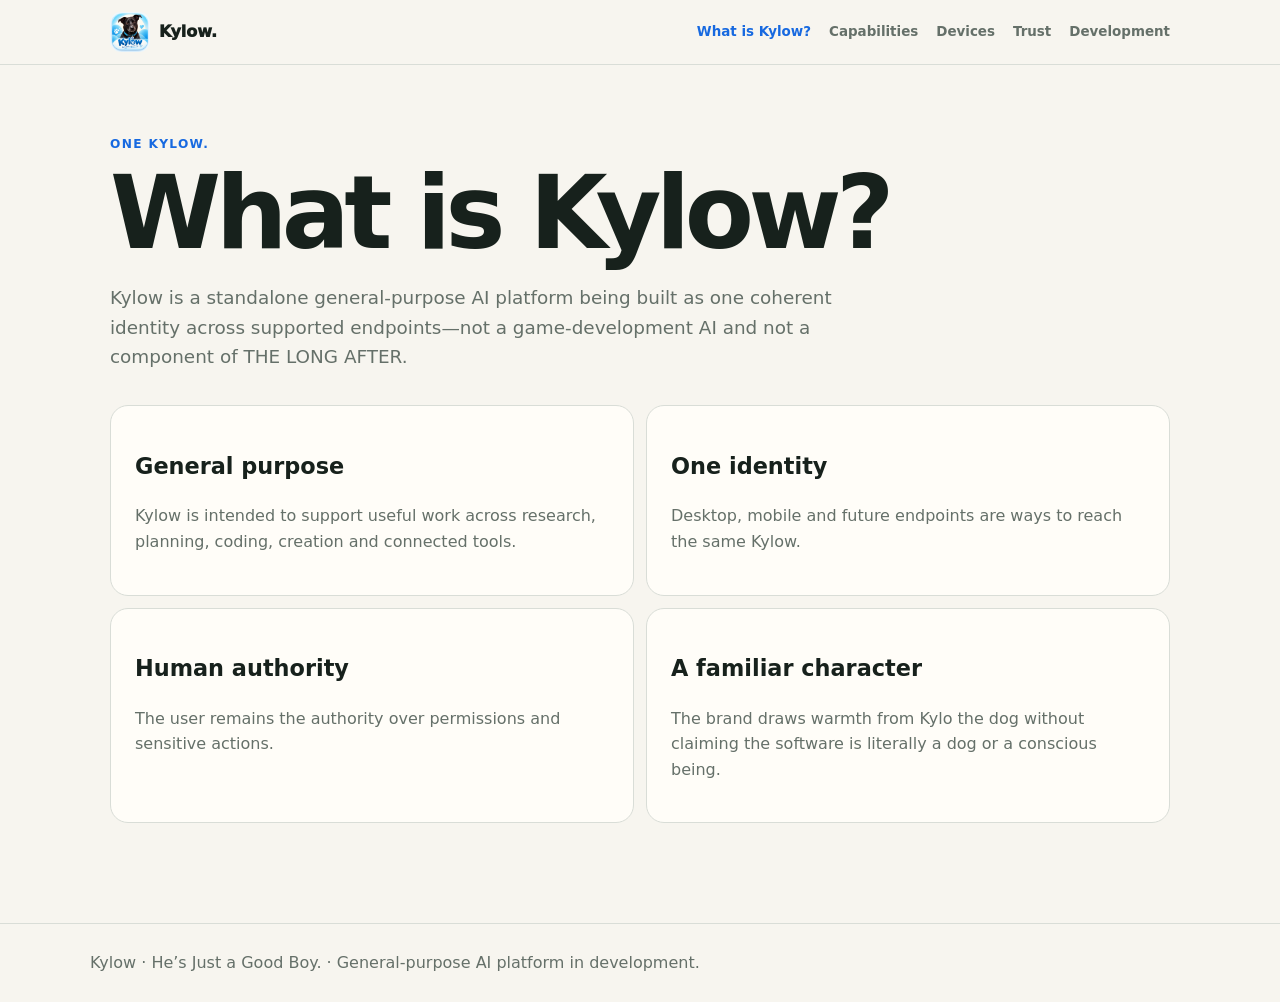
==== about.html @ f8255921 "Add Kylow about public page" ====
<!doctype html><html lang="en"><head><meta charset="utf-8"><meta name="viewport" content="width=device-width,initial-scale=1"><meta name="theme-color" content="#f7f5ef"><meta name="description" content="Kylow is a standalone general-purpose AI platform being built as one coherent identity across supported endpoints—not a game-development AI and not a component of THE LONG AFTER."><title>What is Kylow? — Kylow</title><link rel="icon" href="./android/app/src/main/res/drawable-nodpi/kylow_launcher_512.png"><style>:root{--bg:#f7f5ef;--paper:#fffdf8;--ink:#17211c;--muted:#657069;--line:#d9ddd7;--blue:#1769e0;--soft:#eaf2ff;--max:1100px}*{box-sizing:border-box}body{margin:0;background:var(--bg);color:var(--ink);font-family:Inter,system-ui,sans-serif;line-height:1.6}a{color:inherit}header{border-bottom:1px solid var(--line);background:#f7f5ef;position:sticky;top:0}.nav{max-width:var(--max);margin:auto;padding:12px 20px;display:flex;align-items:center;gap:22px}.brand{display:flex;align-items:center;gap:9px;text-decoration:none;font-weight:950}.brand img{width:40px;height:40px;border-radius:11px}.links{margin-left:auto;display:flex;gap:18px;flex-wrap:wrap}.links a{text-decoration:none;color:var(--muted);font-weight:750;font-size:.84rem}.links a[aria-current=page]{color:var(--blue)}main{max-width:var(--max);margin:auto;padding:70px 20px 100px}.k{color:var(--blue);font-weight:850;font-size:.76rem;letter-spacing:.11em;text-transform:uppercase}h1{font-size:clamp(3rem,8vw,6.3rem);line-height:.9;letter-spacing:-.055em;margin:14px 0 24px}.lead{max-width:760px;color:var(--muted);font-size:1.15rem}.grid{display:grid;grid-template-columns:repeat(2,1fr);gap:12px;margin-top:34px}.card{background:var(--paper);border:1px solid var(--line);border-radius:18px;padding:24px}.card h2{font-size:1.4rem}.card p{color:var(--muted)}footer{border-top:1px solid var(--line);padding:26px 20px;color:var(--muted)}footer div{max-width:var(--max);margin:auto}@media(max-width:720px){.nav{align-items:flex-start;flex-direction:column}.links{margin-left:0}.grid{grid-template-columns:1fr}main{padding-top:48px}}</style></head><body><header><nav class="nav" aria-label="Primary"><a class="brand" href="./index.html"><img src="./android/app/src/main/res/drawable-nodpi/kylow_launcher_512.png" alt="">Kylow.</a><div class="links"><a href="./about.html" aria-current="page">What is Kylow?</a><a href="./capabilities.html">Capabilities</a><a href="./devices.html">Devices</a><a href="./trust.html">Trust</a><a href="./development.html">Development</a></div></nav></header><main><div class="k">One Kylow.</div><h1>What is Kylow?</h1><p class="lead">Kylow is a standalone general-purpose AI platform being built as one coherent identity across supported endpoints—not a game-development AI and not a component of THE LONG AFTER.</p><div class="grid"><article class="card"><h2>General purpose</h2><p>Kylow is intended to support useful work across research, planning, coding, creation and connected tools.</p></article><article class="card"><h2>One identity</h2><p>Desktop, mobile and future endpoints are ways to reach the same Kylow.</p></article><article class="card"><h2>Human authority</h2><p>The user remains the authority over permissions and sensitive actions.</p></article><article class="card"><h2>A familiar character</h2><p>The brand draws warmth from Kylo the dog without claiming the software is literally a dog or a conscious being.</p></article></div></main><footer><div>Kylow · He’s Just a Good Boy. · General-purpose AI platform in development.</div></footer></body></html>
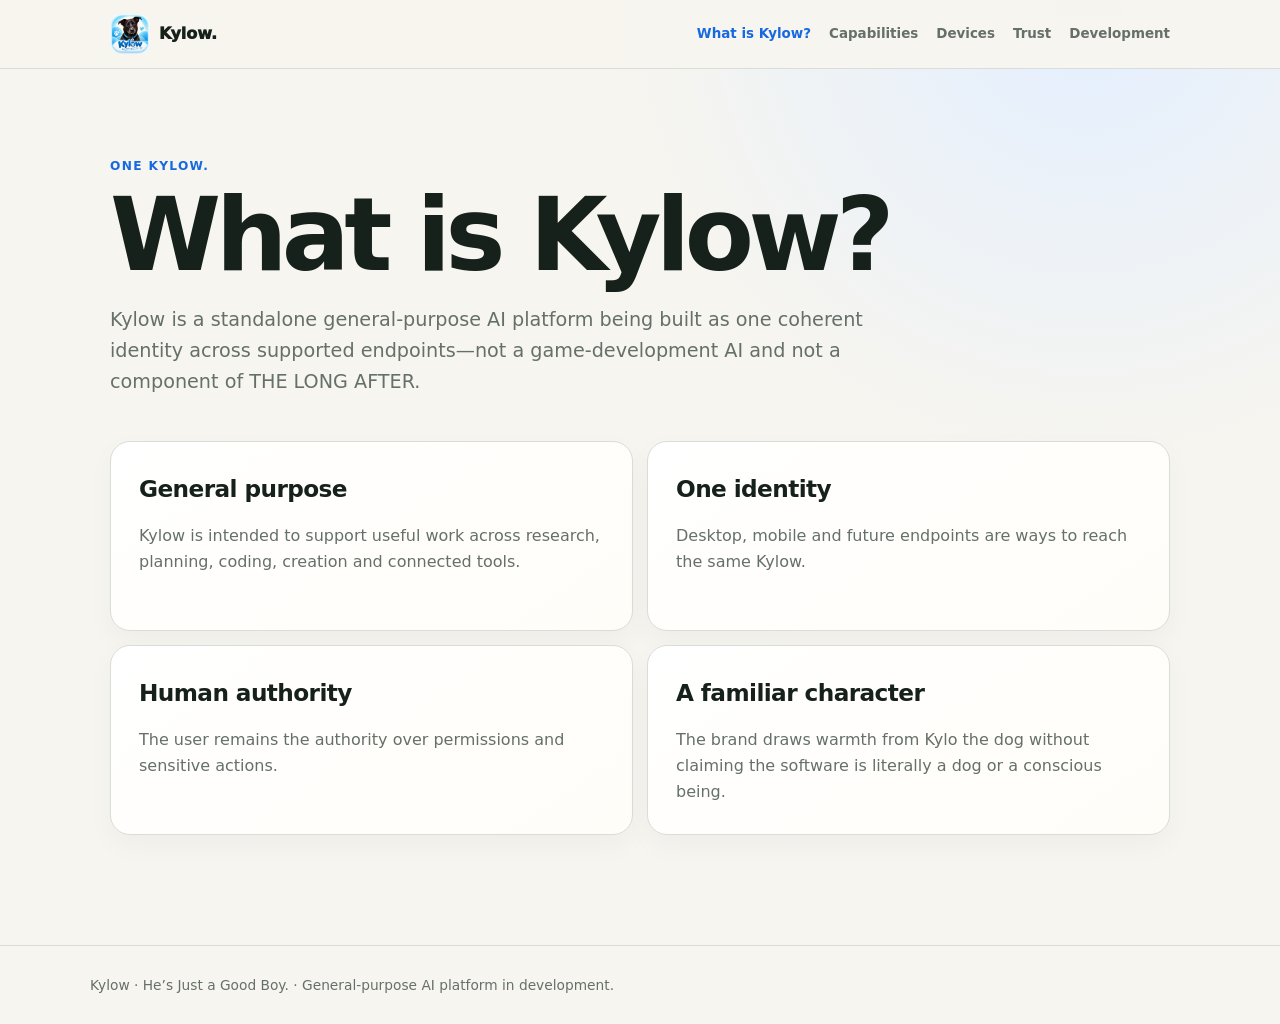
==== commit 91817c39: "Apply shared Kylow design system to about.html" ====
--- a/about.html
+++ b/about.html
@@ -1 +1 @@
-<!doctype html><html lang="en"><head><meta charset="utf-8"><meta name="viewport" content="width=device-width,initial-scale=1"><meta name="theme-color" content="#f7f5ef"><meta name="description" content="Kylow is a standalone general-purpose AI platform being built as one coherent identity across supported endpoints—not a game-development AI and not a component of THE LONG AFTER."><title>What is Kylow? — Kylow</title><link rel="icon" href="./android/app/src/main/res/drawable-nodpi/kylow_launcher_512.png"><style>:root{--bg:#f7f5ef;--paper:#fffdf8;--ink:#17211c;--muted:#657069;--line:#d9ddd7;--blue:#1769e0;--soft:#eaf2ff;--max:1100px}*{box-sizing:border-box}body{margin:0;background:var(--bg);color:var(--ink);font-family:Inter,system-ui,sans-serif;line-height:1.6}a{color:inherit}header{border-bottom:1px solid var(--line);background:#f7f5ef;position:sticky;top:0}.nav{max-width:var(--max);margin:auto;padding:12px 20px;display:flex;align-items:center;gap:22px}.brand{display:flex;align-items:center;gap:9px;text-decoration:none;font-weight:950}.brand img{width:40px;height:40px;border-radius:11px}.links{margin-left:auto;display:flex;gap:18px;flex-wrap:wrap}.links a{text-decoration:none;color:var(--muted);font-weight:750;font-size:.84rem}.links a[aria-current=page]{color:var(--blue)}main{max-width:var(--max);margin:auto;padding:70px 20px 100px}.k{color:var(--blue);font-weight:850;font-size:.76rem;letter-spacing:.11em;text-transform:uppercase}h1{font-size:clamp(3rem,8vw,6.3rem);line-height:.9;letter-spacing:-.055em;margin:14px 0 24px}.lead{max-width:760px;color:var(--muted);font-size:1.15rem}.grid{display:grid;grid-template-columns:repeat(2,1fr);gap:12px;margin-top:34px}.card{background:var(--paper);border:1px solid var(--line);border-radius:18px;padding:24px}.card h2{font-size:1.4rem}.card p{color:var(--muted)}footer{border-top:1px solid var(--line);padding:26px 20px;color:var(--muted)}footer div{max-width:var(--max);margin:auto}@media(max-width:720px){.nav{align-items:flex-start;flex-direction:column}.links{margin-left:0}.grid{grid-template-columns:1fr}main{padding-top:48px}}</style></head><body><header><nav class="nav" aria-label="Primary"><a class="brand" href="./index.html"><img src="./android/app/src/main/res/drawable-nodpi/kylow_launcher_512.png" alt="">Kylow.</a><div class="links"><a href="./about.html" aria-current="page">What is Kylow?</a><a href="./capabilities.html">Capabilities</a><a href="./devices.html">Devices</a><a href="./trust.html">Trust</a><a href="./development.html">Development</a></div></nav></header><main><div class="k">One Kylow.</div><h1>What is Kylow?</h1><p class="lead">Kylow is a standalone general-purpose AI platform being built as one coherent identity across supported endpoints—not a game-development AI and not a component of THE LONG AFTER.</p><div class="grid"><article class="card"><h2>General purpose</h2><p>Kylow is intended to support useful work across research, planning, coding, creation and connected tools.</p></article><article class="card"><h2>One identity</h2><p>Desktop, mobile and future endpoints are ways to reach the same Kylow.</p></article><article class="card"><h2>Human authority</h2><p>The user remains the authority over permissions and sensitive actions.</p></article><article class="card"><h2>A familiar character</h2><p>The brand draws warmth from Kylo the dog without claiming the software is literally a dog or a conscious being.</p></article></div></main><footer><div>Kylow · He’s Just a Good Boy. · General-purpose AI platform in development.</div></footer></body></html>+<!doctype html><html lang="en"><head><meta charset="utf-8"><meta name="viewport" content="width=device-width,initial-scale=1"><meta name="theme-color" content="#f7f5ef"><meta name="description" content="Kylow is a standalone general-purpose AI platform being built as one coherent identity across supported endpoints—not a game-development AI and not a component of THE LONG AFTER."><title>What is Kylow? — Kylow</title><link rel="icon" href="./android/app/src/main/res/drawable-nodpi/kylow_launcher_512.png"><link rel="stylesheet" href="./assets/site.css"></head><body><a class="skip" href="#main">Skip to content</a><header><nav class="nav" aria-label="Primary"><a class="brand" href="./index.html"><img src="./android/app/src/main/res/drawable-nodpi/kylow_launcher_512.png" alt="">Kylow.</a><div class="links"><a href="./about.html" aria-current="page">What is Kylow?</a><a href="./capabilities.html">Capabilities</a><a href="./devices.html">Devices</a><a href="./trust.html">Trust</a><a href="./development.html">Development</a></div></nav></header><main id="main"><div class="k">One Kylow.</div><h1>What is Kylow?</h1><p class="lead">Kylow is a standalone general-purpose AI platform being built as one coherent identity across supported endpoints—not a game-development AI and not a component of THE LONG AFTER.</p><div class="grid"><article class="card"><h2>General purpose</h2><p>Kylow is intended to support useful work across research, planning, coding, creation and connected tools.</p></article><article class="card"><h2>One identity</h2><p>Desktop, mobile and future endpoints are ways to reach the same Kylow.</p></article><article class="card"><h2>Human authority</h2><p>The user remains the authority over permissions and sensitive actions.</p></article><article class="card"><h2>A familiar character</h2><p>The brand draws warmth from Kylo the dog without claiming the software is literally a dog or a conscious being.</p></article></div></main><footer><div>Kylow · He’s Just a Good Boy. · General-purpose AI platform in development.</div></footer></body></html>
--- a/assets/site.css
+++ b/assets/site.css
@@ -0,0 +1 @@
+:root{--bg:#f7f5ef;--paper:#fffdf8;--ink:#17211c;--muted:#657069;--line:#d9ddd7;--blue:#1769e0;--soft:#eaf2ff;--max:1100px}*{box-sizing:border-box}html{scroll-behavior:smooth}body{margin:0;background:radial-gradient(circle at 85% 0,#e3efff 0,transparent 30rem),var(--bg);color:var(--ink);font-family:Inter,system-ui,-apple-system,"Segoe UI",sans-serif;line-height:1.6}a{color:inherit}a:focus-visible{outline:3px solid var(--blue);outline-offset:4px}.skip{position:absolute;left:-9999px}.skip:focus{left:12px;top:12px;z-index:99;background:#fff;padding:10px}header{border-bottom:1px solid var(--line);background:rgba(247,245,239,.94);backdrop-filter:blur(14px);position:sticky;top:0;z-index:20}.nav{max-width:var(--max);margin:auto;padding:12px 20px;display:flex;align-items:center;gap:22px;min-height:68px}.brand{display:flex;align-items:center;gap:9px;text-decoration:none;font-weight:950}.brand img{width:40px;height:40px;border-radius:11px}.links{margin-left:auto;display:flex;gap:18px;flex-wrap:wrap}.links a{text-decoration:none;color:var(--muted);font-weight:750;font-size:.84rem;padding:8px 0}.links a:hover,.links a[aria-current=page]{color:var(--blue)}main{max-width:var(--max);margin:auto;padding:88px 20px 110px}.k{color:var(--blue);font-weight:850;font-size:.76rem;letter-spacing:.11em;text-transform:uppercase}h1{font-size:clamp(3rem,8vw,6.3rem);line-height:.9;letter-spacing:-.055em;margin:14px 0 24px;max-width:900px}.lead{max-width:760px;color:var(--muted);font-size:clamp(1.05rem,2vw,1.2rem)}.grid{display:grid;grid-template-columns:repeat(2,1fr);gap:14px;margin-top:44px}.card{background:linear-gradient(145deg,#fff,var(--paper));border:1px solid var(--line);border-radius:20px;padding:28px;min-height:190px;box-shadow:0 10px 28px rgba(23,33,28,.035);transition:transform .18s ease,box-shadow .18s ease}.card:hover{transform:translateY(-2px);box-shadow:0 16px 34px rgba(23,33,28,.07)}.card h2{font-size:1.45rem;margin:0 0 10px;letter-spacing:-.025em}.card p{color:var(--muted);margin-bottom:0}footer{border-top:1px solid var(--line);padding:28px 20px;color:var(--muted);font-size:.86rem}footer div{max-width:var(--max);margin:auto}@media(max-width:720px){.nav{align-items:flex-start;flex-direction:column}.links{margin-left:0;gap:12px 16px}.grid{grid-template-columns:1fr}main{padding-top:54px}.card{min-height:0}}@media(prefers-reduced-motion:reduce){html{scroll-behavior:auto}.card{transition:none}.card:hover{transform:none}}
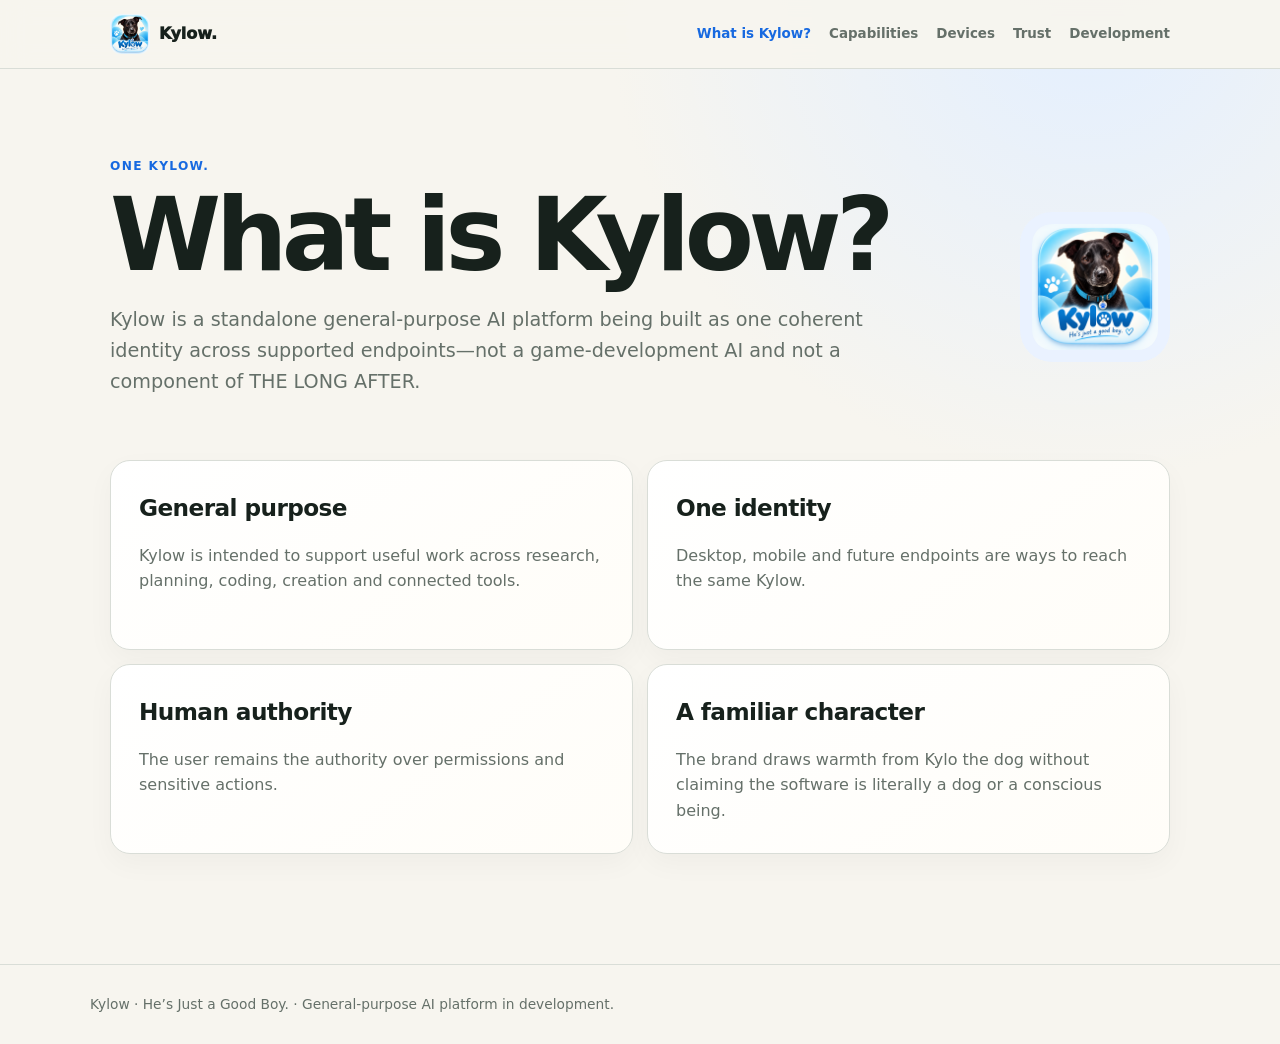
==== commit 01c6c5e6: "Give Kylow About page branded hierarchy" ====
--- a/about.html
+++ b/about.html
@@ -1 +1 @@
-<!doctype html><html lang="en"><head><meta charset="utf-8"><meta name="viewport" content="width=device-width,initial-scale=1"><meta name="theme-color" content="#f7f5ef"><meta name="description" content="Kylow is a standalone general-purpose AI platform being built as one coherent identity across supported endpoints—not a game-development AI and not a component of THE LONG AFTER."><title>What is Kylow? — Kylow</title><link rel="icon" href="./android/app/src/main/res/drawable-nodpi/kylow_launcher_512.png"><link rel="stylesheet" href="./assets/site.css"></head><body><a class="skip" href="#main">Skip to content</a><header><nav class="nav" aria-label="Primary"><a class="brand" href="./index.html"><img src="./android/app/src/main/res/drawable-nodpi/kylow_launcher_512.png" alt="">Kylow.</a><div class="links"><a href="./about.html" aria-current="page">What is Kylow?</a><a href="./capabilities.html">Capabilities</a><a href="./devices.html">Devices</a><a href="./trust.html">Trust</a><a href="./development.html">Development</a></div></nav></header><main id="main"><div class="k">One Kylow.</div><h1>What is Kylow?</h1><p class="lead">Kylow is a standalone general-purpose AI platform being built as one coherent identity across supported endpoints—not a game-development AI and not a component of THE LONG AFTER.</p><div class="grid"><article class="card"><h2>General purpose</h2><p>Kylow is intended to support useful work across research, planning, coding, creation and connected tools.</p></article><article class="card"><h2>One identity</h2><p>Desktop, mobile and future endpoints are ways to reach the same Kylow.</p></article><article class="card"><h2>Human authority</h2><p>The user remains the authority over permissions and sensitive actions.</p></article><article class="card"><h2>A familiar character</h2><p>The brand draws warmth from Kylo the dog without claiming the software is literally a dog or a conscious being.</p></article></div></main><footer><div>Kylow · He’s Just a Good Boy. · General-purpose AI platform in development.</div></footer></body></html>+<!doctype html><html lang="en"><head><meta charset="utf-8"><meta name="viewport" content="width=device-width,initial-scale=1"><meta name="theme-color" content="#f7f5ef"><meta name="description" content="Kylow is a standalone general-purpose AI platform being built as one coherent identity across supported endpoints—not a game-development AI and not a component of THE LONG AFTER."><title>What is Kylow? — Kylow</title><link rel="icon" href="./android/app/src/main/res/drawable-nodpi/kylow_launcher_512.png"><link rel="stylesheet" href="./assets/site.css"></head><body><a class="skip" href="#main">Skip to content</a><header><nav class="nav" aria-label="Primary"><a class="brand" href="./index.html"><img src="./android/app/src/main/res/drawable-nodpi/kylow_launcher_512.png" alt="">Kylow.</a><div class="links"><a href="./about.html" aria-current="page">What is Kylow?</a><a href="./capabilities.html">Capabilities</a><a href="./devices.html">Devices</a><a href="./trust.html">Trust</a><a href="./development.html">Development</a></div></nav></header><main id="main"><div class="hero-mark"><div><div class="k">One Kylow.</div><h1>What is Kylow?</h1><p class="lead">Kylow is a standalone general-purpose AI platform being built as one coherent identity across supported endpoints—not a game-development AI and not a component of THE LONG AFTER.</p></div><img src="./android/app/src/main/res/drawable-nodpi/kylow_launcher_512.png" alt="Kylow dog logo"></div><div class="grid"><article class="card"><h2>General purpose</h2><p>Kylow is intended to support useful work across research, planning, coding, creation and connected tools.</p></article><article class="card"><h2>One identity</h2><p>Desktop, mobile and future endpoints are ways to reach the same Kylow.</p></article><article class="card"><h2>Human authority</h2><p>The user remains the authority over permissions and sensitive actions.</p></article><article class="card"><h2>A familiar character</h2><p>The brand draws warmth from Kylo the dog without claiming the software is literally a dog or a conscious being.</p></article></div></main><footer><div>Kylow · He’s Just a Good Boy. · General-purpose AI platform in development.</div></footer></body></html>
--- a/assets/site.css
+++ b/assets/site.css
@@ -1 +1,3 @@
-:root{--bg:#f7f5ef;--paper:#fffdf8;--ink:#17211c;--muted:#657069;--line:#d9ddd7;--blue:#1769e0;--soft:#eaf2ff;--max:1100px}*{box-sizing:border-box}html{scroll-behavior:smooth}body{margin:0;background:radial-gradient(circle at 85% 0,#e3efff 0,transparent 30rem),var(--bg);color:var(--ink);font-family:Inter,system-ui,-apple-system,"Segoe UI",sans-serif;line-height:1.6}a{color:inherit}a:focus-visible{outline:3px solid var(--blue);outline-offset:4px}.skip{position:absolute;left:-9999px}.skip:focus{left:12px;top:12px;z-index:99;background:#fff;padding:10px}header{border-bottom:1px solid var(--line);background:rgba(247,245,239,.94);backdrop-filter:blur(14px);position:sticky;top:0;z-index:20}.nav{max-width:var(--max);margin:auto;padding:12px 20px;display:flex;align-items:center;gap:22px;min-height:68px}.brand{display:flex;align-items:center;gap:9px;text-decoration:none;font-weight:950}.brand img{width:40px;height:40px;border-radius:11px}.links{margin-left:auto;display:flex;gap:18px;flex-wrap:wrap}.links a{text-decoration:none;color:var(--muted);font-weight:750;font-size:.84rem;padding:8px 0}.links a:hover,.links a[aria-current=page]{color:var(--blue)}main{max-width:var(--max);margin:auto;padding:88px 20px 110px}.k{color:var(--blue);font-weight:850;font-size:.76rem;letter-spacing:.11em;text-transform:uppercase}h1{font-size:clamp(3rem,8vw,6.3rem);line-height:.9;letter-spacing:-.055em;margin:14px 0 24px;max-width:900px}.lead{max-width:760px;color:var(--muted);font-size:clamp(1.05rem,2vw,1.2rem)}.grid{display:grid;grid-template-columns:repeat(2,1fr);gap:14px;margin-top:44px}.card{background:linear-gradient(145deg,#fff,var(--paper));border:1px solid var(--line);border-radius:20px;padding:28px;min-height:190px;box-shadow:0 10px 28px rgba(23,33,28,.035);transition:transform .18s ease,box-shadow .18s ease}.card:hover{transform:translateY(-2px);box-shadow:0 16px 34px rgba(23,33,28,.07)}.card h2{font-size:1.45rem;margin:0 0 10px;letter-spacing:-.025em}.card p{color:var(--muted);margin-bottom:0}footer{border-top:1px solid var(--line);padding:28px 20px;color:var(--muted);font-size:.86rem}footer div{max-width:var(--max);margin:auto}@media(max-width:720px){.nav{align-items:flex-start;flex-direction:column}.links{margin-left:0;gap:12px 16px}.grid{grid-template-columns:1fr}main{padding-top:54px}.card{min-height:0}}@media(prefers-reduced-motion:reduce){html{scroll-behavior:auto}.card{transition:none}.card:hover{transform:none}}+:root{--bg:#f7f5ef;--paper:#fffdf8;--ink:#17211c;--muted:#657069;--line:#d9ddd7;--blue:#1769e0;--soft:#eaf2ff;--max:1100px}*{box-sizing:border-box}html{scroll-behavior:smooth}body{margin:0;background:radial-gradient(circle at 85% 0,#e3efff 0,transparent 30rem),var(--bg);color:var(--ink);font-family:Inter,system-ui,-apple-system,"Segoe UI",sans-serif;line-height:1.6}a{color:inherit}a:focus-visible{outline:3px solid var(--blue);outline-offset:4px}.skip{position:absolute;left:-9999px}.skip:focus{left:12px;top:12px;z-index:99;background:#fff;padding:10px}header{border-bottom:1px solid var(--line);background:rgba(247,245,239,.94);backdrop-filter:blur(14px);position:sticky;top:0;z-index:20}.nav{max-width:var(--max);margin:auto;padding:12px 20px;display:flex;align-items:center;gap:22px;min-height:68px}.brand{display:flex;align-items:center;gap:9px;text-decoration:none;font-weight:950}.brand img{width:40px;height:40px;border-radius:11px}.links{margin-left:auto;display:flex;gap:18px;flex-wrap:wrap}.links a{text-decoration:none;color:var(--muted);font-weight:750;font-size:.84rem;padding:8px 0}.links a:hover,.links a[aria-current=page]{color:var(--blue)}main{max-width:var(--max);margin:auto;padding:88px 20px 110px}.k{color:var(--blue);font-weight:850;font-size:.76rem;letter-spacing:.11em;text-transform:uppercase}h1{font-size:clamp(3rem,8vw,6.3rem);line-height:.9;letter-spacing:-.055em;margin:14px 0 24px;max-width:900px}.lead{max-width:760px;color:var(--muted);font-size:clamp(1.05rem,2vw,1.2rem)}.grid{display:grid;grid-template-columns:repeat(2,1fr);gap:14px;margin-top:44px}.card{background:linear-gradient(145deg,#fff,var(--paper));border:1px solid var(--line);border-radius:20px;padding:28px;min-height:190px;box-shadow:0 10px 28px rgba(23,33,28,.035);transition:transform .18s ease,box-shadow .18s ease}.card:hover{transform:translateY(-2px);box-shadow:0 16px 34px rgba(23,33,28,.07)}.card h2{font-size:1.45rem;margin:0 0 10px;letter-spacing:-.025em}.card p{color:var(--muted);margin-bottom:0}footer{border-top:1px solid var(--line);padding:28px 20px;color:var(--muted);font-size:.86rem}footer div{max-width:var(--max);margin:auto}@media(max-width:720px){.nav{align-items:flex-start;flex-direction:column}.links{margin-left:0;gap:12px 16px}.grid{grid-template-columns:1fr}main{padding-top:54px}.card{min-height:0}}@media(prefers-reduced-motion:reduce){html{scroll-behavior:auto}.card{transition:none}.card:hover{transform:none}}
+/* Page-specific hierarchy */
+.hero-mark{display:grid;grid-template-columns:1fr auto;gap:28px;align-items:center}.hero-mark img{width:150px;height:150px;object-fit:contain;border-radius:32px;background:var(--soft);padding:12px}.capability-grid .card{position:relative;padding-top:58px}.capability-grid .card::before{content:attr(data-step);position:absolute;top:22px;left:28px;color:var(--blue);font-weight:900;font-size:.75rem;letter-spacing:.1em}.trust-flow{display:grid;grid-template-columns:repeat(4,1fr);gap:8px;margin-top:44px}.trust-flow div{background:var(--soft);border:1px solid #cdd8e7;border-radius:14px;padding:18px;font-weight:850}.note{margin-top:36px;padding:18px 20px;border-left:3px solid var(--blue);background:white;color:var(--muted)}@media(max-width:720px){.hero-mark{grid-template-columns:1fr}.hero-mark img{width:110px;height:110px}.trust-flow{grid-template-columns:1fr 1fr}}
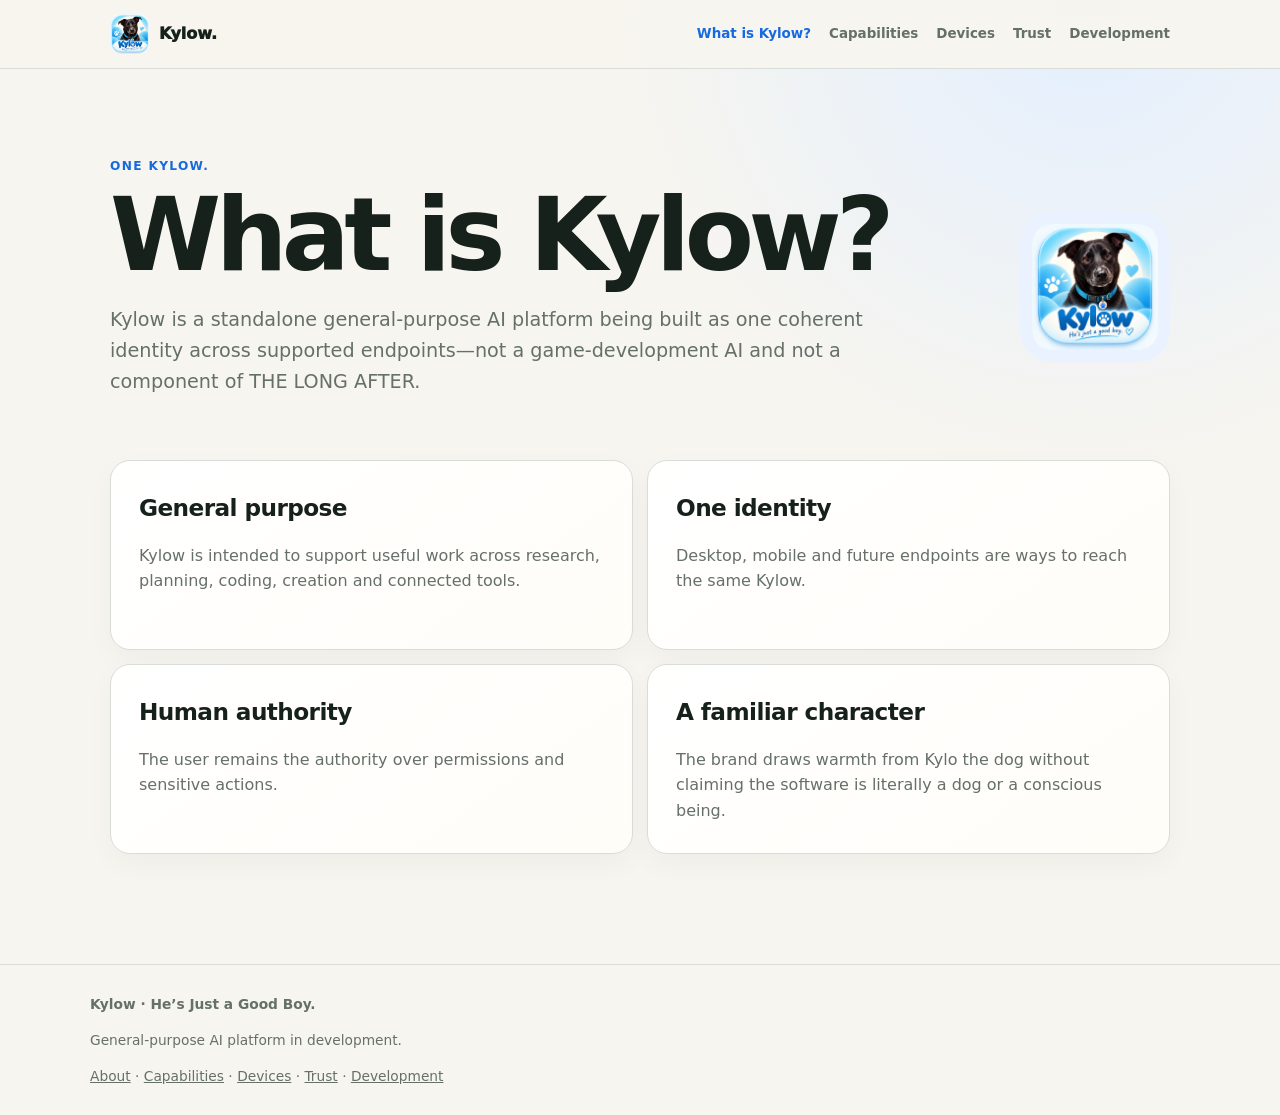
==== commit 43c6e543: "Unify Kylow footer navigation" ====
--- a/about.html
+++ b/about.html
@@ -1 +1 @@
-<!doctype html><html lang="en"><head><meta charset="utf-8"><meta name="viewport" content="width=device-width,initial-scale=1"><meta name="theme-color" content="#f7f5ef"><meta name="description" content="Kylow is a standalone general-purpose AI platform being built as one coherent identity across supported endpoints—not a game-development AI and not a component of THE LONG AFTER."><title>What is Kylow? — Kylow</title><link rel="icon" href="./android/app/src/main/res/drawable-nodpi/kylow_launcher_512.png"><link rel="stylesheet" href="./assets/site.css"></head><body><a class="skip" href="#main">Skip to content</a><header><nav class="nav" aria-label="Primary"><a class="brand" href="./index.html"><img src="./android/app/src/main/res/drawable-nodpi/kylow_launcher_512.png" alt="">Kylow.</a><div class="links"><a href="./about.html" aria-current="page">What is Kylow?</a><a href="./capabilities.html">Capabilities</a><a href="./devices.html">Devices</a><a href="./trust.html">Trust</a><a href="./development.html">Development</a></div></nav></header><main id="main"><div class="hero-mark"><div><div class="k">One Kylow.</div><h1>What is Kylow?</h1><p class="lead">Kylow is a standalone general-purpose AI platform being built as one coherent identity across supported endpoints—not a game-development AI and not a component of THE LONG AFTER.</p></div><img src="./android/app/src/main/res/drawable-nodpi/kylow_launcher_512.png" alt="Kylow dog logo"></div><div class="grid"><article class="card"><h2>General purpose</h2><p>Kylow is intended to support useful work across research, planning, coding, creation and connected tools.</p></article><article class="card"><h2>One identity</h2><p>Desktop, mobile and future endpoints are ways to reach the same Kylow.</p></article><article class="card"><h2>Human authority</h2><p>The user remains the authority over permissions and sensitive actions.</p></article><article class="card"><h2>A familiar character</h2><p>The brand draws warmth from Kylo the dog without claiming the software is literally a dog or a conscious being.</p></article></div></main><footer><div>Kylow · He’s Just a Good Boy. · General-purpose AI platform in development.</div></footer></body></html>+<!doctype html><html lang="en"><head><meta charset="utf-8"><meta name="viewport" content="width=device-width,initial-scale=1"><meta name="theme-color" content="#f7f5ef"><meta name="description" content="Kylow is a standalone general-purpose AI platform being built as one coherent identity across supported endpoints—not a game-development AI and not a component of THE LONG AFTER."><title>What is Kylow? — Kylow</title><link rel="icon" href="./android/app/src/main/res/drawable-nodpi/kylow_launcher_512.png"><link rel="stylesheet" href="./assets/site.css"></head><body><a class="skip" href="#main">Skip to content</a><header><nav class="nav" aria-label="Primary"><a class="brand" href="./index.html"><img src="./android/app/src/main/res/drawable-nodpi/kylow_launcher_512.png" alt="">Kylow.</a><div class="links"><a href="./about.html" aria-current="page">What is Kylow?</a><a href="./capabilities.html">Capabilities</a><a href="./devices.html">Devices</a><a href="./trust.html">Trust</a><a href="./development.html">Development</a></div></nav></header><main id="main"><div class="hero-mark"><div><div class="k">One Kylow.</div><h1>What is Kylow?</h1><p class="lead">Kylow is a standalone general-purpose AI platform being built as one coherent identity across supported endpoints—not a game-development AI and not a component of THE LONG AFTER.</p></div><img src="./android/app/src/main/res/drawable-nodpi/kylow_launcher_512.png" alt="Kylow dog logo"></div><div class="grid"><article class="card"><h2>General purpose</h2><p>Kylow is intended to support useful work across research, planning, coding, creation and connected tools.</p></article><article class="card"><h2>One identity</h2><p>Desktop, mobile and future endpoints are ways to reach the same Kylow.</p></article><article class="card"><h2>Human authority</h2><p>The user remains the authority over permissions and sensitive actions.</p></article><article class="card"><h2>A familiar character</h2><p>The brand draws warmth from Kylo the dog without claiming the software is literally a dog or a conscious being.</p></article></div></main><footer><div class="footer-grid"><div><strong>Kylow · He’s Just a Good Boy.</strong><p>General-purpose AI platform in development.</p></div><nav aria-label="Footer"><a href="./about.html">About</a> · <a href="./capabilities.html">Capabilities</a> · <a href="./devices.html">Devices</a> · <a href="./trust.html">Trust</a> · <a href="./development.html">Development</a></nav></div></footer></body></html>
